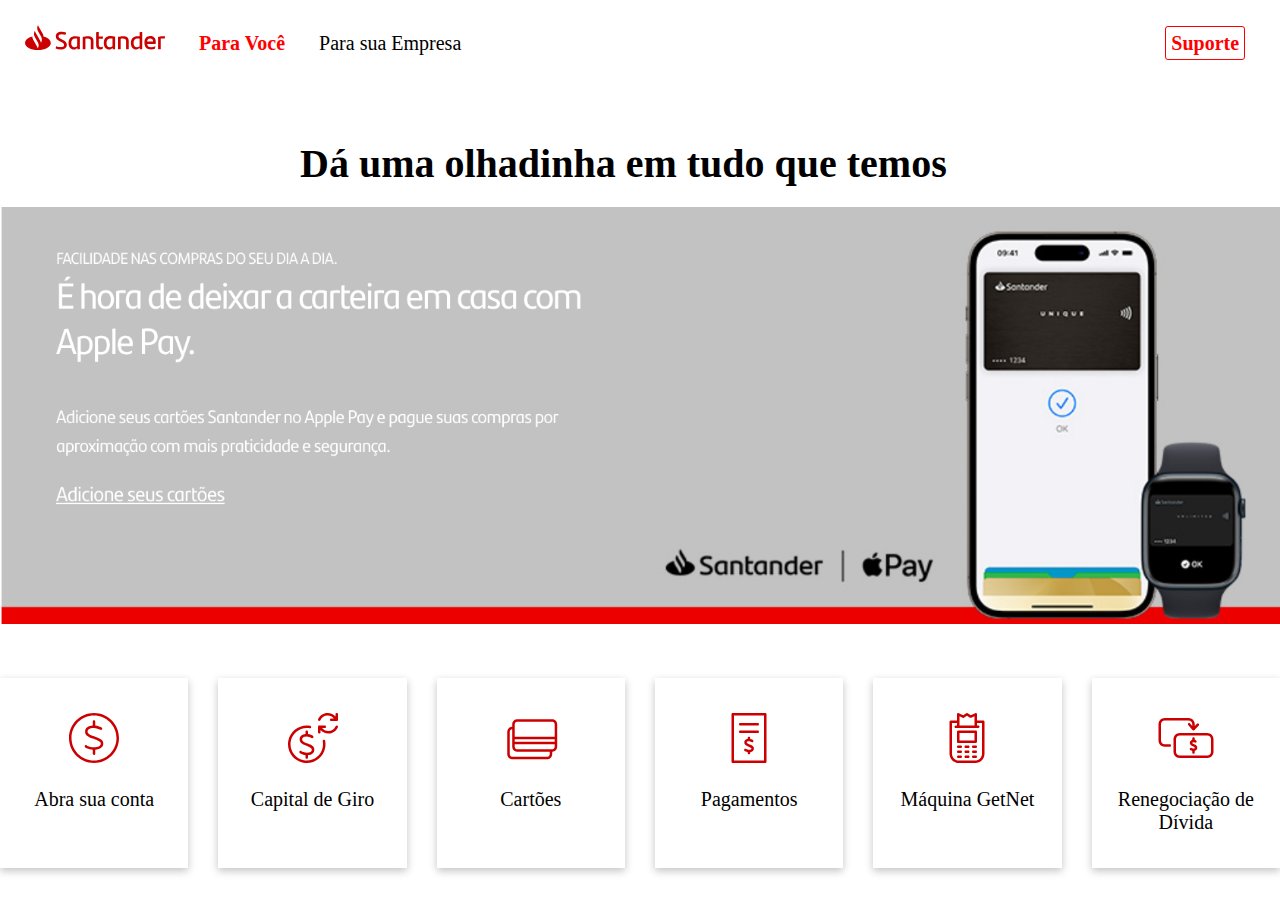
==== index.html @ ccc5a80f "só o site cru" ====
<!DOCTYPE html>
<html lang="pt-br">

<head>
    <link rel="stylesheet" href="style.css">
    <meta charset="UTF-8">
    <meta name="viewport" content="width=device-width, initial-scale=1.0">
    <title>Projeto Santander</title>

<body>
    <div class="caixa">

        <img class="logo" src="./img/logo-santander.svg" alt="logo santander">

        <a class="link-voce"> Para Você</a>
        <a class="link-empresa"> Para sua Empresa</a>
        <a class="suporte" href="/Form de contato/index.html"> Suporte </a>
    </div>

    <h3>Dá uma olhadinha em tudo que temos</h3>

    <img class="background" src="img/background.png" alt="">
         
    <ul>

        <li>
            <img src="./img/icon-abra-sua-conta.svg" alt="" class="imagem-produtos">
            <p>Abra sua conta</p>

        </li>
        <li>
            <img src="img/capitalgiro.svg" alt="" class="imagem-produtos">
            <p>Capital de Giro</p>
        </li>

        <li>
            <img src="./img/icon-peca-seu-cartao.svg" alt="" class="imagem-produtos">
            <p>Cartões</p>
        </li>

        <li>
            <img src="./img/pagamentos.svg" alt="" class="imagem-produtos">
            <p>Pagamentos</p>
        </li>

        <li>
            <img src="./img/icon-maquina-getnet.svg" alt="" class="imagem-produtos">
            <p>Máquina GetNet</p>
        </li>

        <li>
            <img src="./img/icon-renegocie-sua-divida.svg" alt="" class="imagem-produtos">
            <p>Renegociação de Dívida</p>
        </li>





    </ul>





</body>

</html>
---- style.css ----
* {
    margin: 0;
    padding: 0;
    width: 100%;
    max-width: 100%;


}

.caixa {
    padding: 25px;
}

.logo {
    width: 140px;
    max-width: 100%;

}

.link-voce {
    color: red;
    margin-left: 30px;
    font-size: 20px;
    font-weight: 700;
    cursor: pointer;
}

.link-voce:hover {
    text-decoration: underline;
}

.link-empresa {

    color: black;
    margin-left: 30px;
    font-size: 20px;
    cursor: pointer;
}

.link-empresa:hover {
    text-decoration: underline;
}

.suporte{
 
    color: red;
    margin-left: 700px ; 
    font-size: 20px;
    cursor: pointer;
    font-weight: bold;
    border: 1px solid red;
    border-radius: 3px;
    text-decoration: none;
    padding: 5px;
    text-align: center;
}

.suporte:hover{
             opacity: 0.4;

}



.background {
    width: 100%;
    max-width: 100%;
}

h3 {
    margin-left: 300px;
    margin-top: 60px;
    font-size: 40px;
    margin-bottom: 20px;

}


ul{
    display: flex;
    justify-content: center;
    gap: 30px;
    margin-top: 50px;
    margin-bottom: 50px;

}

li {
    height: 190px;
    width: 190px;
    box-shadow: rgba(0, 0, 0, 0.24) 0px 3px 8px;
    display:  inline-block;
}

.imagem-produtos {
    width: 60px;
   margin-left: auto;
    margin-right: auto;
    display: block;
   padding-top: 30px;
}

p {
    text-align: center;
    margin-top: 20px;
    font-size: 20px;


}
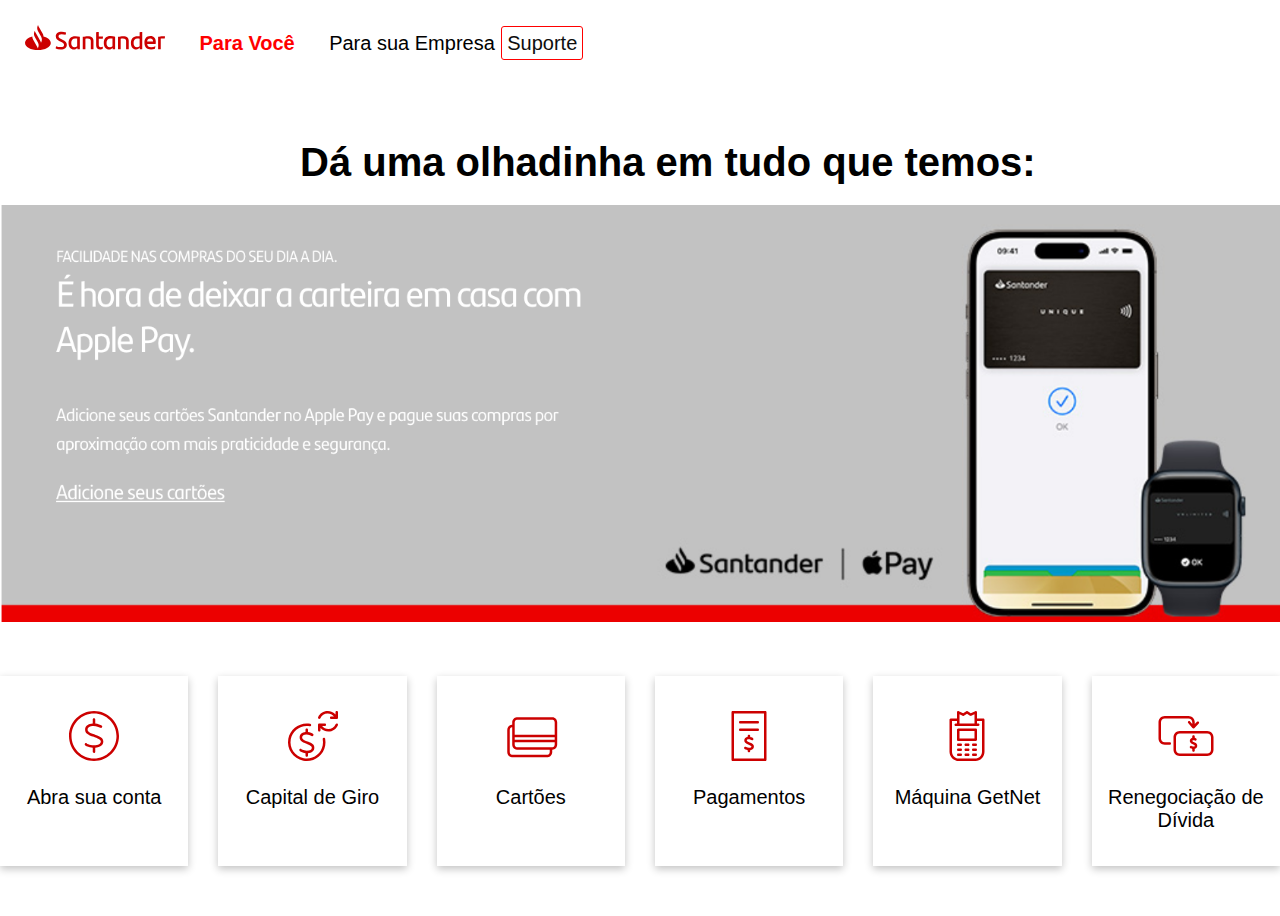
==== commit e6bd8595: "responsividade do site principal (ainda nao esta 100 %)" ====
--- a/index.html
+++ b/index.html
@@ -4,7 +4,9 @@
 <head>
     <link rel="stylesheet" href="style.css">
     <meta charset="UTF-8">
+    <link rel="stylesheet" href="responsivo.css">
     <meta name="viewport" content="width=device-width, initial-scale=1.0">
+    
     <title>Projeto Santander</title>
 
 <body>
@@ -17,7 +19,7 @@
         <a class="suporte" href="/Form de contato/index.html"> Suporte </a>
     </div>
 
-    <h3>Dá uma olhadinha em tudo que temos</h3>
+    <h3>Dá uma olhadinha em tudo que temos:</h3>
 
     <img class="background" src="img/background.png" alt="">
          
--- a/style.css
+++ b/style.css
@@ -1,3 +1,7 @@
+
+
+
+
 * {
     margin: 0;
     padding: 0;
@@ -42,16 +46,17 @@
 }
 
 .suporte{
- 
-    color: red;
-    margin-left: 700px ; 
+    margin-left: 30px;
+    color: rgb(14, 14, 14);
+    margin: 2px; 
+    padding: 5px;
     font-size: 20px;
     cursor: pointer;
-    font-weight: bold;
+    
     border: 1px solid red;
     border-radius: 3px;
     text-decoration: none;
-    padding: 5px;
+  
     text-align: center;
 }
 
--- a/responsivo.css
+++ b/responsivo.css
@@ -0,0 +1,172 @@
+
+/* Estilos base */
+* {
+    margin: 0;
+    padding: 0;
+    box-sizing: border-box;
+}
+
+body {
+    font-family: Arial, sans-serif;
+}
+
+.container {
+    max-width: 1200px;
+    margin: 0 auto;
+    padding: 20px;
+}
+
+/* Resto dos estilos ... */
+
+/* Media queries para responsividade */
+@media (max-width: 1200px) {
+    .container {
+        padding: 15px;
+    }
+    /* Mais ajustes conforme necessário */
+}
+
+@media (max-width: 992px) {
+    h3 {
+        margin-left: 10px;
+        font-size: 30px;
+    }
+    /* Mais ajustes conforme necessário */
+}
+
+@media (max-width: 768px) {
+    .caixa {
+        text-align: center;
+    }
+    .logo {
+        margin: 0 auto; /* Centraliza o logo horizontalmente */
+        margin-bottom: 15px;
+    }
+    .link-voce,
+    .link-empresa {
+        margin: 10px 0; /* Adicionado espaço vertical entre os links */
+        font-size: 18px;
+    }
+    .suporte {
+        position: fixed;
+        bottom: 20px;
+        right: 20px;
+        font-size: 16px;
+    }
+    ul {
+        display: flex;
+        flex-direction: column;
+        align-items: center;
+        gap: 15px;
+    }
+    /* Ajustes adicionais para alinhar os links verticalmente */
+    .caixa {
+        display: flex;
+        flex-direction: column;
+        align-items: center;
+    }
+    /* Mais ajustes conforme necessário */
+}
+
+@media (max-width: 576px) {
+    h3 {
+        margin-left: 0;
+        font-size: 24px;
+    }
+    .link-voce,
+    .link-empresa {
+        font-size: 16px;
+    }
+    .suporte {
+        font-size: 14px;
+    }
+    /* Mais ajustes conforme necessário */
+}
+/* Estilos base */
+* {
+    margin: 0;
+    padding: 0;
+    box-sizing: border-box;
+}
+
+body {
+    font-family: Arial, sans-serif;
+}
+
+.container {
+    max-width: 1200px;
+    margin: 0 auto;
+    padding: 20px;
+}
+
+/* Resto dos estilos ... */
+
+/* Media queries para responsividade */
+@media (max-width: 1200px) {
+    .container {
+        padding: 15px;
+    }
+    /* Mais ajustes conforme necessário */
+}
+
+@media (max-width: 992px) {
+    h3 {
+        margin-left: 10px;
+        font-size: 30px;
+    }
+    /* Mais ajustes conforme necessário */
+}
+
+@media (max-width: 768px) {
+    .caixa {
+        text-align: center;
+    }
+    .logo {
+        margin: 0 auto; /* Centraliza o logo horizontalmente */
+        margin-bottom: 15px;
+    }
+    .link-voce,
+    .link-empresa {
+        margin: 10px 0; /* Adicionado espaço vertical entre os links */
+        font-size: 18px;
+    }
+    .suporte {
+        position: fixed;
+        bottom: 20px;
+        right: 20px;
+        font-size: 16px;
+    }
+    ul {
+        display: flex;
+        flex-direction: column;
+        align-items: center;
+        gap: 15px;
+    }
+    /* Ajustes adicionais para alinhar os links verticalmente */
+    .caixa {
+        display: flex;
+        flex-direction: column;
+        align-items: center;
+    }
+    /* Mais ajustes conforme necessário */
+}
+
+@media (max-width: 576px) {
+    h3 {
+        margin-left: 0;
+        font-size: 24px;
+    }
+    .link-voce,
+    .link-empresa {
+        font-size: 16px;
+    }
+    .suporte {
+        font-size: 14px;
+    }
+    /* Ajustes adicionais para o botão de suporte */
+    .suporte {
+        position: static;
+        margin-top: 10px;
+    }
+    /* Mais ajustes conforme necessário */
+}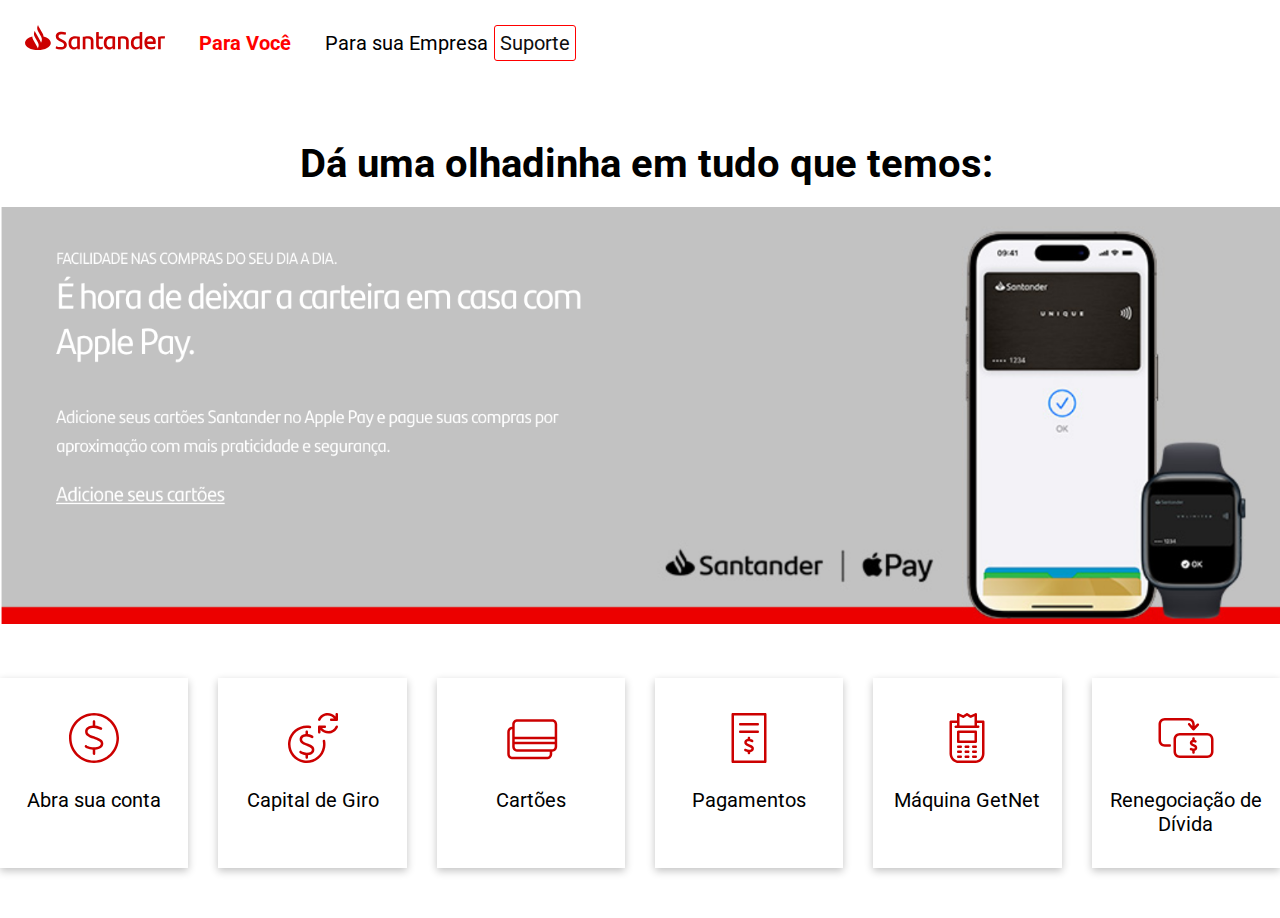
==== commit a7be6b57: "Adicionado o efeito de passar o mouse e as opçoes ampliar" ====
--- a/index.html
+++ b/index.html
@@ -6,7 +6,10 @@
     <meta charset="UTF-8">
     <link rel="stylesheet" href="responsivo.css">
     <meta name="viewport" content="width=device-width, initial-scale=1.0">
-    
+    <link rel="preconnect" href="https://fonts.googleapis.com">
+    <link rel="preconnect" href="https://fonts.gstatic.com" crossorigin>
+    <link href="https://fonts.googleapis.com/css2?family=Roboto&display=swap" rel="stylesheet">
+
     <title>Projeto Santander</title>
 
 <body>
@@ -22,7 +25,8 @@
     <h3>Dá uma olhadinha em tudo que temos:</h3>
 
     <img class="background" src="img/background.png" alt="">
-         
+
+
     <ul>
 
         <li>
--- a/style.css
+++ b/style.css
@@ -7,10 +7,13 @@
     padding: 0;
     width: 100%;
     max-width: 100%;
-
+    font-family: 'Roboto', sans-serif;
 
 }
 
+body{  font-family: 'Roboto', sans-serif;
+     
+}
 .caixa {
     padding: 25px;
 }
@@ -111,4 +114,10 @@
     font-size: 20px;
 
 
-}+}
+/* dar o zoom ao passar o mouse em cima */ 
+li:hover{
+     -moz-transform:scale(1.1) ;
+     -webkit-transform: scale(1.1) ;
+     transform:  scale(1.1);
+}
